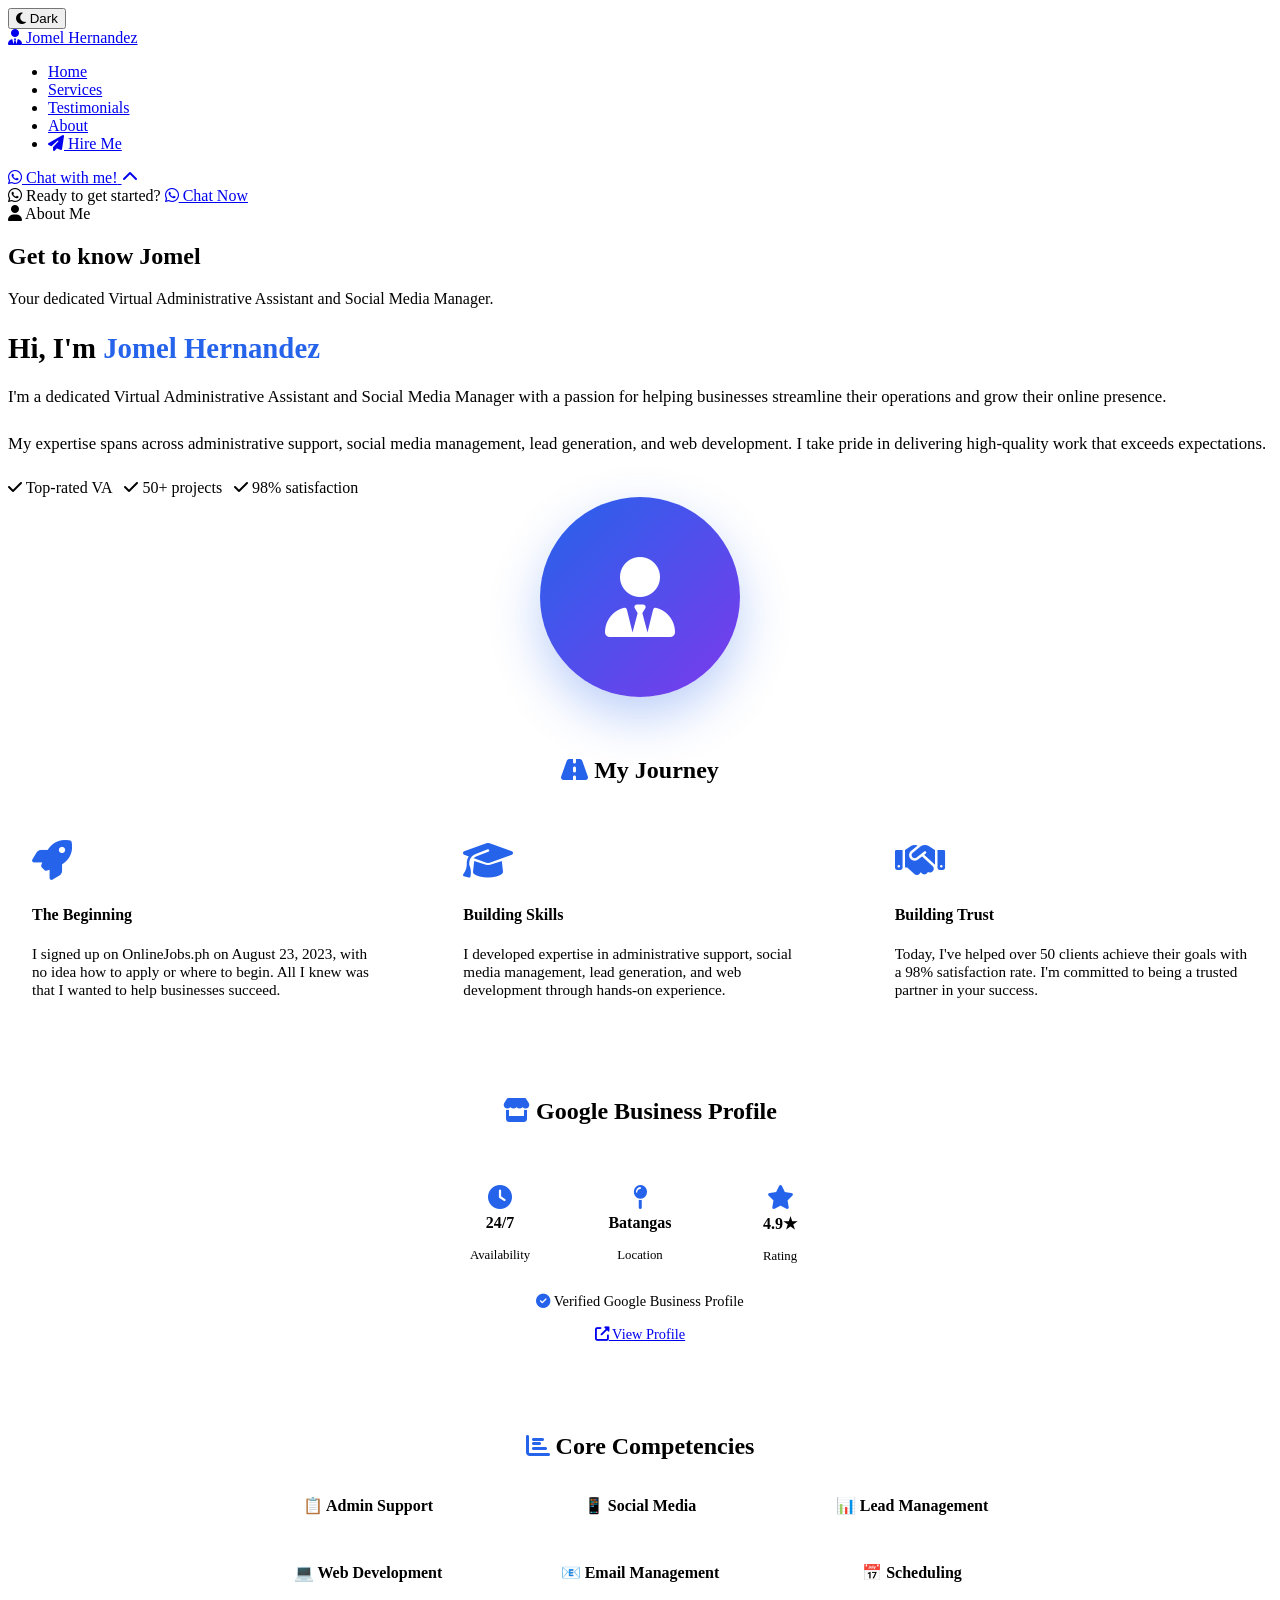
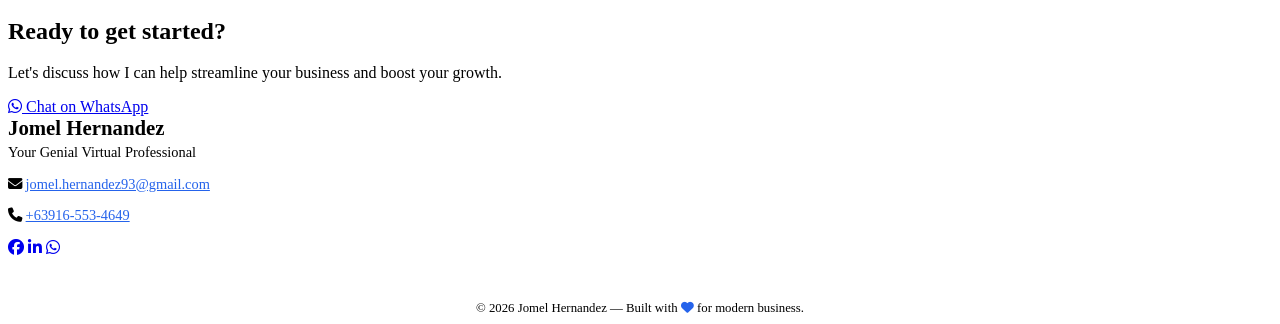
==== about.html @ cb2a097a "Create about.html" ====
<!DOCTYPE html>
<html lang="en">
<head>
  <meta charset="UTF-8">
  <meta name="viewport" content="width=device-width, initial-scale=1.0">
  <title>About | Jomel Hernandez | Virtual Professional</title>
  
  <!-- SEO Meta -->
  <meta name="description" content="Learn about Jomel Hernandez, a dedicated Virtual Administrative Assistant and Social Media Manager. Discover his journey, skills, and how he can help your business.">
  <meta name="keywords" content="about Jomel Hernandez, virtual assistant background, VAA story, administrative assistant, social media manager">
  <meta property="og:title" content="About | Jomel Hernandez | Virtual Professional">
  <meta property="og:type" content="website">
  <meta property="og:url" content="https://yourusername.github.io/about.html">
  <meta property="og:description" content="Learn about Jomel Hernandez and his journey as a Virtual Professional.">
  <meta name="theme-color" content="#0f172a">
  
  <!-- Google Fonts & Icons -->
  <link rel="preconnect" href="https://fonts.googleapis.com">
  <link rel="preconnect" href="https://fonts.gstatic.com" crossorigin>
  <link href="https://fonts.googleapis.com/css2?family=Inter:wght@300;400;500;600;700;800;900&display=swap" rel="stylesheet">
  <link rel="stylesheet" href="https://cdnjs.cloudflare.com/ajax/libs/font-awesome/6.5.0/css/all.min.css">
  
  <!-- Shared Styles -->
  <link rel="stylesheet" href="css/style.css">
</head>
<body>

<!-- ===== DARK MODE TOGGLE ===== -->
<button class="dark-toggle" id="darkToggle" aria-label="Toggle dark mode">
  <i class="fas fa-moon" id="darkIcon"></i>
  <span id="darkLabel">Dark</span>
</button>

<!-- ===== NAVIGATION ===== -->
<nav class="navbar">
  <div class="container nav-flex">
    <a href="index.html" class="logo"><i class="fas fa-user-tie"></i> Jomel Hernandez</a>
    <ul class="nav-links">
      <li><a href="index.html">Home</a></li>
      <li><a href="services.html">Services</a></li>
      <li><a href="testimonials.html">Testimonials</a></li>
      <li><a href="about.html" class="active">About</a></li>
      <li><a href="contact.html" class="btn-small"><i class="fas fa-paper-plane"></i> Hire Me</a></li>
    </ul>
  </div>
</nav>

<!-- ===== WHATSAPP FLOATING BUTTON ===== -->
<a href="https://wa.me/639165534649" target="_blank" class="whatsapp-float" aria-label="Chat on WhatsApp">
  <i class="fab fa-whatsapp"></i>
  <span class="tooltip">Chat with me!</span>
</a>

<!-- ===== BACK TO TOP ===== -->
<a href="#top" class="back-to-top" id="backToTop">
  <i class="fas fa-chevron-up"></i>
</a>

<!-- ===== STICKY CTA BAR ===== -->
<div class="sticky-cta" id="stickyCta">
  <span class="cta-text">
    <i class="fab fa-whatsapp"></i> Ready to get started?
  </span>
  <a href="https://wa.me/639165534649" target="_blank" class="btn-primary btn-whatsapp">
    <i class="fab fa-whatsapp"></i> Chat Now
  </a>
</div>

<!-- ============================================================ -->
<!-- ABOUT HERO -->
<!-- ============================================================ -->
<section id="top" class="page-hero">
  <div class="parallax-bg">
    <div class="shape"></div>
    <div class="shape"></div>
    <div class="shape"></div>
  </div>
  <div class="container text-center section-content">
    <span class="badge"><i class="fas fa-user"></i> About Me</span>
    <h1 class="section-title">Get to know <span>Jomel</span></h1>
    <p class="section-sub" style="max-width: 700px;">Your dedicated Virtual Administrative Assistant and Social Media Manager.</p>
  </div>
</section>

<!-- ============================================================ -->
<!-- ABOUT CONTENT -->
<!-- ============================================================ -->
<section id="about-content" style="padding-top: 0;">
  <div class="container">
    
    <!-- Bio Section -->
    <div class="about-grid fade-in">
      <div>
        <h2 style="font-size: 1.8rem; font-weight: 700; color: var(--text-primary); margin-bottom: 16px;">
          Hi, I'm <span style="color: #2563eb;">Jomel Hernandez</span>
        </h2>
        <p style="color: var(--text-secondary); font-size: 1.05rem; line-height: 1.8;">
          I'm a dedicated Virtual Administrative Assistant and Social Media Manager with a passion for helping businesses streamline their operations and grow their online presence.
        </p>
        <p style="color: var(--text-secondary); font-size: 1.05rem; line-height: 1.8; margin-top: 12px;">
          My expertise spans across administrative support, social media management, lead generation, and web development. I take pride in delivering high-quality work that exceeds expectations.
        </p>
        <div style="display: flex; gap: 12px; flex-wrap: wrap; margin-top: 20px;">
          <span class="badge" style="margin-bottom: 0;"><i class="fas fa-check"></i> Top-rated VA</span>
          <span class="badge" style="margin-bottom: 0;"><i class="fas fa-check"></i> 50+ projects</span>
          <span class="badge" style="margin-bottom: 0;"><i class="fas fa-check"></i> 98% satisfaction</span>
        </div>
      </div>
      <div style="display: flex; justify-content: center; align-items: center;">
        <div style="background: linear-gradient(135deg, #2563eb, #7c3aed); width: 200px; height: 200px; border-radius: 50%; display: flex; align-items: center; justify-content: center; font-size: 5rem; color: white; box-shadow: 0 20px 50px rgba(37, 99, 235, 0.3);">
          <i class="fas fa-user-tie"></i>
        </div>
      </div>
    </div>

    <!-- My Journey -->
    <div class="journey-section fade-in" style="margin-top: 60px;">
      <h3 style="font-size: 1.5rem; font-weight: 700; color: var(--text-primary); text-align: center; margin-bottom: 30px;">
        <i class="fas fa-road" style="color: #2563eb;"></i> My Journey
      </h3>
      <div style="display: grid; grid-template-columns: repeat(auto-fit, minmax(280px, 1fr)); gap: 30px;">
        <div style="background: var(--bg-white); padding: 24px; border-radius: 20px; border: 1px solid var(--border-color);">
          <div style="font-size: 2.5rem; color: #2563eb; margin-bottom: 12px;"><i class="fas fa-rocket"></i></div>
          <h4 style="font-weight: 600; color: var(--text-primary);">The Beginning</h4>
          <p style="color: var(--text-muted); font-size: 0.95rem; margin-top: 8px;">I signed up on OnlineJobs.ph on August 23, 2023, with no idea how to apply or where to begin. All I knew was that I wanted to help businesses succeed.</p>
        </div>
        <div style="background: var(--bg-white); padding: 24px; border-radius: 20px; border: 1px solid var(--border-color);">
          <div style="font-size: 2.5rem; color: #2563eb; margin-bottom: 12px;"><i class="fas fa-graduation-cap"></i></div>
          <h4 style="font-weight: 600; color: var(--text-primary);">Building Skills</h4>
          <p style="color: var(--text-muted); font-size: 0.95rem; margin-top: 8px;">I developed expertise in administrative support, social media management, lead generation, and web development through hands-on experience.</p>
        </div>
        <div style="background: var(--bg-white); padding: 24px; border-radius: 20px; border: 1px solid var(--border-color);">
          <div style="font-size: 2.5rem; color: #2563eb; margin-bottom: 12px;"><i class="fas fa-handshake"></i></div>
          <h4 style="font-weight: 600; color: var(--text-primary);">Building Trust</h4>
          <p style="color: var(--text-muted); font-size: 0.95rem; margin-top: 8px;">Today, I've helped over 50 clients achieve their goals with a 98% satisfaction rate. I'm committed to being a trusted partner in your success.</p>
        </div>
      </div>
    </div>

    <!-- GMB Profile Info -->
    <div class="gmb-section fade-in" style="margin-top: 60px;">
      <h3 style="font-size: 1.5rem; font-weight: 700; color: var(--text-primary); text-align: center; margin-bottom: 30px;">
        <i class="fas fa-store" style="color: #2563eb;"></i> Google Business Profile
      </h3>
      <div style="background: var(--bg-white); border-radius: 24px; padding: 30px; max-width: 700px; margin: 0 auto; border: 1px solid var(--border-color);">
        <div style="display: flex; gap: 20px; flex-wrap: wrap; justify-content: center;">
          <div style="text-align: center; min-width: 120px;">
            <i class="fas fa-clock" style="font-size: 1.5rem; color: #2563eb;"></i>
            <p style="font-weight: 600; color: var(--text-primary); margin-top: 4px;">24/7</p>
            <p style="color: var(--text-muted); font-size: 0.8rem;">Availability</p>
          </div>
          <div style="text-align: center; min-width: 120px;">
            <i class="fas fa-map-pin" style="font-size: 1.5rem; color: #2563eb;"></i>
            <p style="font-weight: 600; color: var(--text-primary); margin-top: 4px;">Batangas</p>
            <p style="color: var(--text-muted); font-size: 0.8rem;">Location</p>
          </div>
          <div style="text-align: center; min-width: 120px;">
            <i class="fas fa-star" style="font-size: 1.5rem; color: #2563eb;"></i>
            <p style="font-weight: 600; color: var(--text-primary); margin-top: 4px;">4.9★</p>
            <p style="color: var(--text-muted); font-size: 0.8rem;">Rating</p>
          </div>
        </div>
        <div style="text-align: center; margin-top: 16px;">
          <p style="color: var(--text-muted); font-size: 0.9rem;">
            <i class="fas fa-check-circle" style="color: #2563eb;"></i> Verified Google Business Profile
          </p>
          <a href="#" target="_blank" class="btn-primary" style="margin-top: 12px; padding: 10px 28px; font-size: 0.9rem;">
            <i class="fas fa-external-link-alt"></i> View Profile
          </a>
        </div>
      </div>
    </div>

    <!-- Skills Summary -->
    <div class="skills-summary fade-in" style="margin-top: 60px;">
      <h3 style="font-size: 1.5rem; font-weight: 700; color: var(--text-primary); text-align: center; margin-bottom: 20px;">
        <i class="fas fa-chart-bar" style="color: #2563eb;"></i> Core Competencies
      </h3>
      <div style="display: grid; grid-template-columns: repeat(auto-fit, minmax(200px, 1fr)); gap: 16px; max-width: 800px; margin: 0 auto;">
        <div style="background: var(--bg-white); padding: 16px 20px; border-radius: 12px; border: 1px solid var(--border-color); text-align: center;">
          <span style="font-weight: 600; color: var(--text-primary);">📋 Admin Support</span>
        </div>
        <div style="background: var(--bg-white); padding: 16px 20px; border-radius: 12px; border: 1px solid var(--border-color); text-align: center;">
          <span style="font-weight: 600; color: var(--text-primary);">📱 Social Media</span>
        </div>
        <div style="background: var(--bg-white); padding: 16px 20px; border-radius: 12px; border: 1px solid var(--border-color); text-align: center;">
          <span style="font-weight: 600; color: var(--text-primary);">📊 Lead Management</span>
        </div>
        <div style="background: var(--bg-white); padding: 16px 20px; border-radius: 12px; border: 1px solid var(--border-color); text-align: center;">
          <span style="font-weight: 600; color: var(--text-primary);">💻 Web Development</span>
        </div>
        <div style="background: var(--bg-white); padding: 16px 20px; border-radius: 12px; border: 1px solid var(--border-color); text-align: center;">
          <span style="font-weight: 600; color: var(--text-primary);">📧 Email Management</span>
        </div>
        <div style="background: var(--bg-white); padding: 16px 20px; border-radius: 12px; border: 1px solid var(--border-color); text-align: center;">
          <span style="font-weight: 600; color: var(--text-primary);">📅 Scheduling</span>
        </div>
      </div>
    </div>

  </div>
</section>

<!-- ============================================================ -->
<!-- CTA SECTION -->
<!-- ============================================================ -->
<section id="contact-cta">
  <div class="container fade-in">
    <div class="cta-box">
      <div>
        <h2>Ready to get started?</h2>
        <p>Let's discuss how I can help streamline your business and boost your growth.</p>
      </div>
      <div>
        <a href="https://wa.me/639165534649" target="_blank" class="btn-primary btn-whatsapp"><i class="fab fa-whatsapp"></i> Chat on WhatsApp</a>
      </div>
    </div>
  </div>
</section>

<!-- ============================================================ -->
<!-- FOOTER -->
<!-- ============================================================ -->
<footer>
  <div class="container footer-flex">
    <div>
      <span style="font-weight: 700; font-size: 1.3rem;">Jomel Hernandez</span>
      <p style="color: var(--text-muted); font-size: 0.9rem; margin-top: 4px;">Your Genial Virtual Professional</p>
      <p style="color: var(--text-muted); font-size: 0.9rem;"><i class="fas fa-envelope"></i> <a href="mailto:jomel.hernandez93@gmail.com" style="color: #2563eb;">jomel.hernandez93@gmail.com</a></p>
      <p style="color: var(--text-muted); font-size: 0.9rem;"><i class="fas fa-phone"></i> <a href="tel:+639165534649" style="color: #2563eb;">+63916-553-4649</a></p>
    </div>
    <div class="footer-social">
      <a href="https://www.facebook.com/jomel.hernandezVA/" target="_blank" aria-label="Facebook"><i class="fab fa-facebook"></i></a>
      <a href="https://www.linkedin.com/in/jomel-hernandez-79330814a/" target="_blank" aria-label="LinkedIn"><i class="fab fa-linkedin-in"></i></a>
      <a href="https://wa.me/639165534649" target="_blank" aria-label="WhatsApp"><i class="fab fa-whatsapp"></i></a>
    </div>
  </div>
  <div class="container" style="border-top: 1px solid var(--border-color); margin-top: 24px; padding-top: 20px; text-align: center; color: var(--text-muted); font-size: 0.8rem;">
    © 2026 Jomel Hernandez — Built with <i class="fas fa-heart" style="color: #2563eb;"></i> for modern business.
  </div>
</footer>

<!-- Shared JavaScript -->
<script src="js/main.js"></script>
</body>
</html>
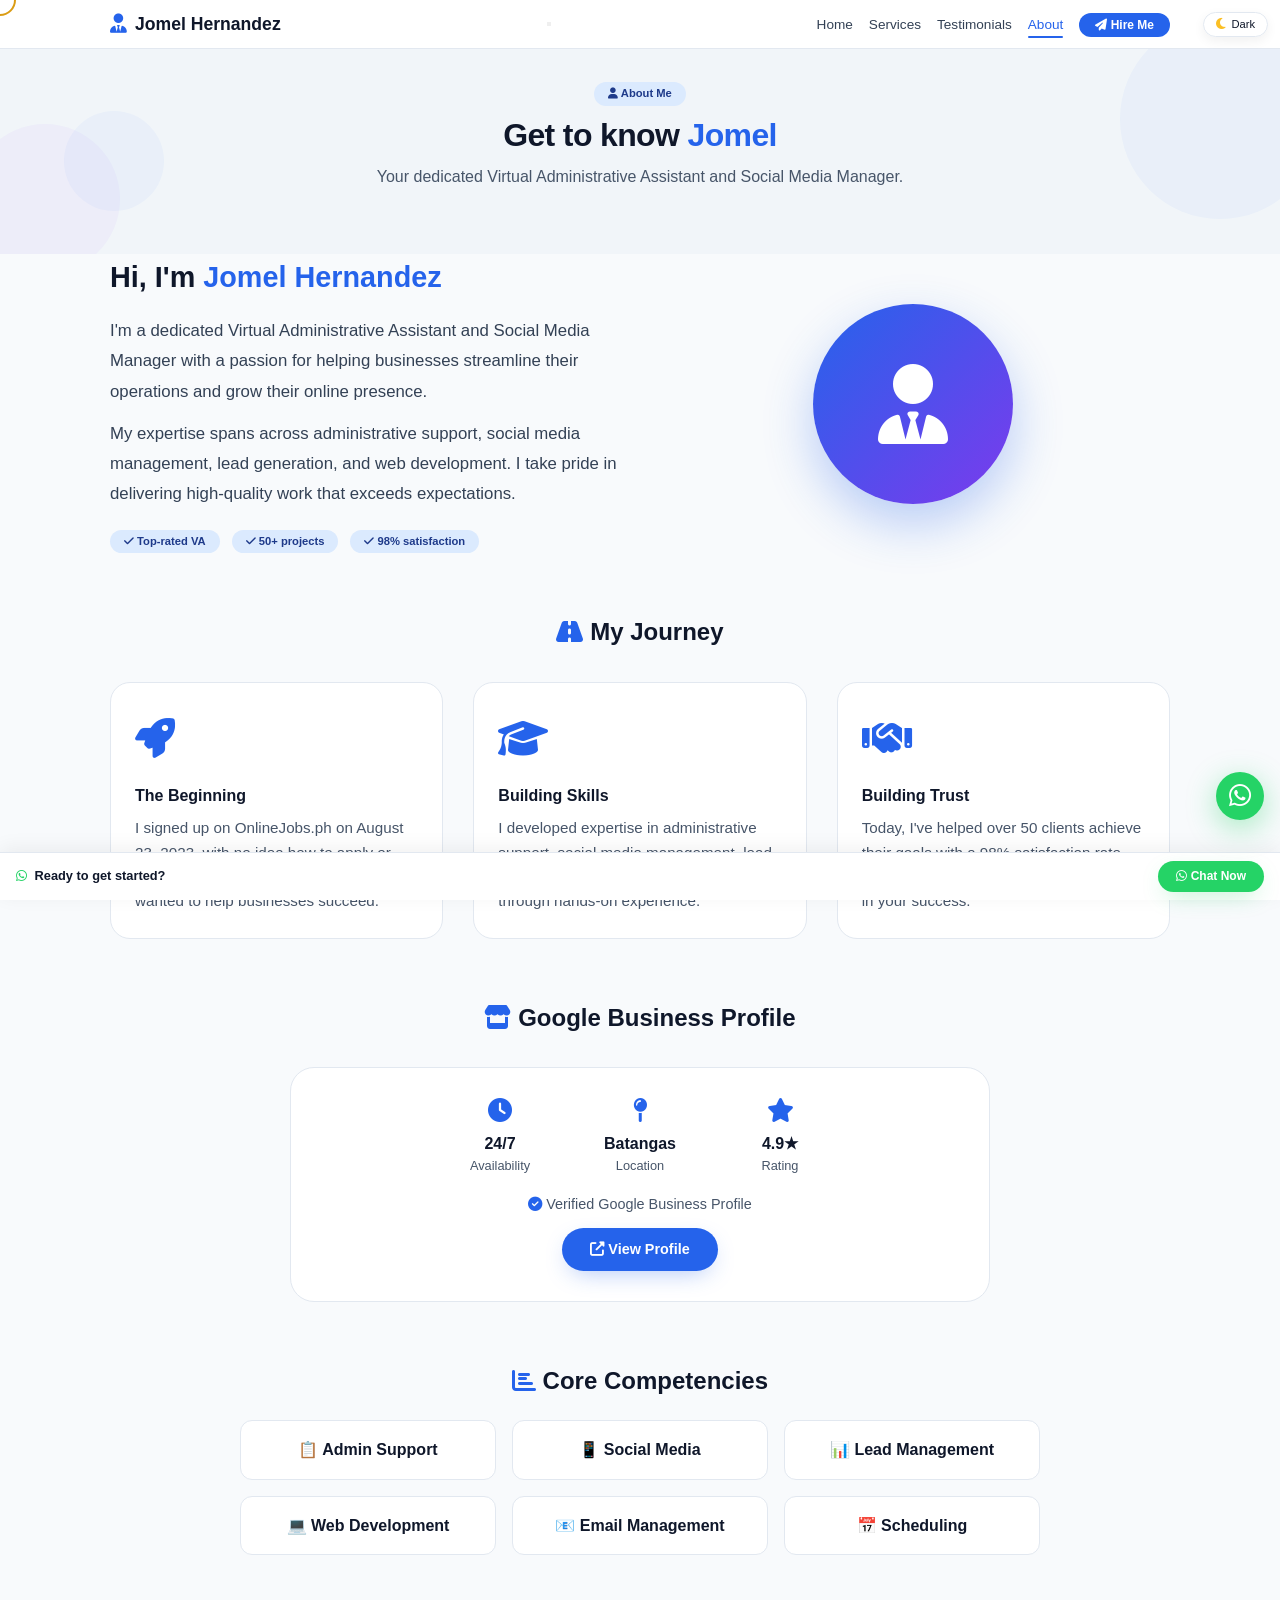
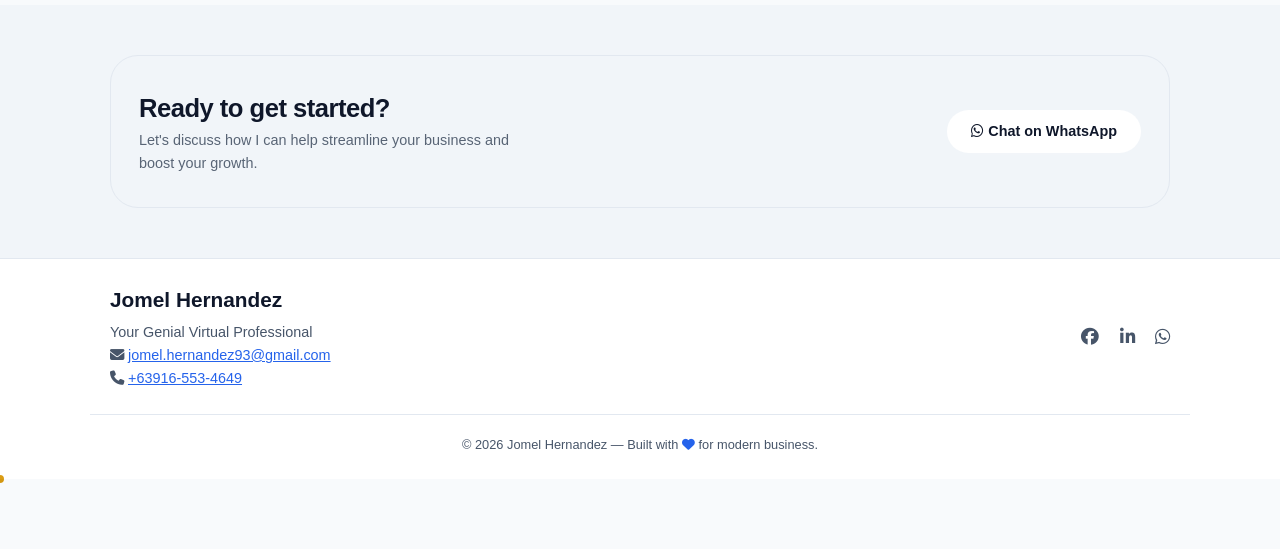
==== commit 5eda8a76: "Update about.html" ====
--- a/about.html
+++ b/about.html
@@ -35,7 +35,10 @@
 <nav class="navbar">
   <div class="container nav-flex">
     <a href="index.html" class="logo"><i class="fas fa-user-tie"></i> Jomel Hernandez</a>
-    <ul class="nav-links">
+    <button class="hamburger" id="hamburger" aria-label="Toggle menu">
+      <span></span><span></span><span></span>
+    </button>
+    <ul class="nav-links" id="navLinks">
       <li><a href="index.html">Home</a></li>
       <li><a href="services.html">Services</a></li>
       <li><a href="testimonials.html">Testimonials</a></li>
--- a/css/style.css
+++ b/css/style.css
@@ -0,0 +1,1101 @@
+/* ===== ROOT VARIABLES ===== */
+:root {
+  --bg-primary: #f8fafc;
+  --bg-secondary: #f1f5f9;
+  --bg-white: #ffffff;
+  --text-primary: #0f172a;
+  --text-secondary: #334155;
+  --text-muted: #475569;
+  --border-color: #e2e8f0;
+  --card-shadow: 0 4px 12px rgba(0,0,0,0.04);
+  --nav-bg: rgba(255,255,255,0.95);
+  --icon-bg: #eff6ff;
+  --badge-bg: #dbeafe;
+  --badge-text: #1e3a8a;
+  --whatsapp: #25D366;
+  --cursor-color: #2563eb;
+  --transition: 0.3s ease;
+}
+
+[data-theme="dark"] {
+  --bg-primary: #0f172a;
+  --bg-secondary: #1e293b;
+  --bg-white: #1e293b;
+  --text-primary: #f1f5f9;
+  --text-secondary: #cbd5e1;
+  --text-muted: #94a3b8;
+  --border-color: #334155;
+  --card-shadow: 0 4px 12px rgba(0,0,0,0.3);
+  --nav-bg: rgba(15,23,42,0.95);
+  --icon-bg: #1e293b;
+  --badge-bg: #1e3a8a;
+  --badge-text: #dbeafe;
+  --cursor-color: #60a5fa;
+}
+
+/* ===== CUSTOM CURSOR ===== */
+* {
+  cursor: none;
+}
+.cursor-dot {
+  width: 8px;
+  height: 8px;
+  background: var(--cursor-color);
+  border-radius: 50%;
+  position: fixed;
+  pointer-events: none;
+  z-index: 10000;
+  transition: transform 0.1s ease, width 0.2s, height 0.2s;
+  transform: translate(-50%, -50%);
+  mix-blend-mode: difference;
+}
+.cursor-ring {
+  width: 32px;
+  height: 32px;
+  border: 2px solid var(--cursor-color);
+  border-radius: 50%;
+  position: fixed;
+  pointer-events: none;
+  z-index: 9999;
+  transition: transform 0.2s ease, width 0.3s, height 0.3s, border-color 0.3s;
+  transform: translate(-50%, -50%);
+  mix-blend-mode: difference;
+}
+.cursor-ring.hover {
+  width: 50px;
+  height: 50px;
+  border-color: var(--cursor-color);
+  background: rgba(37,99,235,0.08);
+}
+@media (max-width: 768px) {
+  * { cursor: auto; }
+  .cursor-dot, .cursor-ring { display: none; }
+}
+
+/* ===== RESET & BASE ===== */
+* {
+  margin: 0;
+  padding: 0;
+  box-sizing: border-box;
+}
+html {
+  scroll-behavior: smooth;
+}
+body {
+  font-family: 'Inter', sans-serif;
+  background: var(--bg-primary);
+  color: var(--text-primary);
+  line-height: 1.6;
+  overflow-x: hidden;
+  transition: background 0.4s ease, color 0.4s ease;
+  padding-bottom: 70px; /* Space for sticky CTA */
+}
+.container {
+  max-width: 1100px;
+  margin: 0 auto;
+  padding: 0 20px;
+}
+section {
+  padding: 50px 0;
+  /* REMOVED min-height: 100vh - no more huge gaps! */
+  position: relative;
+  overflow: hidden;
+  background: var(--bg-primary);
+  transition: background 0.4s ease;
+}
+section:nth-child(even) {
+  background: var(--bg-secondary);
+}
+section:nth-child(odd) {
+  background: var(--bg-primary);
+}
+
+/* ===== NAVIGATION (FIXED - VISIBLE ON ALL PAGES) ===== */
+.navbar {
+  position: sticky;
+  top: 0;
+  z-index: 100;
+  background: var(--nav-bg);
+  backdrop-filter: blur(12px);
+  border-bottom: 1px solid var(--border-color);
+  padding: 10px 0;
+  transition: background 0.4s, border-color 0.4s;
+  display: block;
+  width: 100%;
+}
+.nav-flex {
+  display: flex;
+  align-items: center;
+  justify-content: space-between;
+  flex-wrap: wrap;
+  gap: 10px;
+}
+.logo {
+  font-weight: 700;
+  font-size: 1.1rem;
+  color: var(--text-primary);
+  text-decoration: none;
+  display: flex;
+  align-items: center;
+  gap: 8px;
+}
+.logo i {
+  color: #2563eb;
+  font-size: 1.2rem;
+}
+.nav-links {
+  list-style: none;
+  display: flex;
+  gap: 16px;
+  align-items: center;
+  flex-wrap: wrap;
+  margin: 0;
+  padding: 0;
+}
+.nav-links li {
+  display: inline-block;
+}
+.nav-links a {
+  text-decoration: none;
+  color: var(--text-secondary);
+  font-weight: 500;
+  font-size: 0.85rem;
+  transition: 0.2s;
+  padding: 4px 0;
+  position: relative;
+}
+.nav-links a:hover,
+.nav-links a.active {
+  color: #2563eb;
+}
+.nav-links a.active::after {
+  content: '';
+  position: absolute;
+  bottom: -2px;
+  left: 0;
+  right: 0;
+  height: 2px;
+  background: #2563eb;
+  border-radius: 2px;
+}
+.nav-links .btn-small {
+  background: #2563eb;
+  color: #fff !important;
+  padding: 5px 16px;
+  border-radius: 50px;
+  font-weight: 600;
+  font-size: 0.75rem;
+}
+.nav-links .btn-small:hover {
+  background: #1d4ed8;
+  color: #fff !important;
+}
+.nav-links .btn-small.active {
+  background: #1d4ed8;
+  color: #fff !important;
+}
+.nav-links .btn-small.active::after {
+  display: none;
+}
+@media (max-width: 700px) {
+  .nav-flex {
+    flex-direction: column;
+    gap: 8px;
+  }
+  .nav-links {
+    justify-content: center;
+    gap: 12px;
+  }
+  .nav-links a {
+    font-size: 0.75rem;
+  }
+  .logo {
+    font-size: 1rem;
+  }
+}
+
+/* ===== DARK MODE TOGGLE ===== */
+.dark-toggle {
+  position: fixed;
+  top: 12px;
+  right: 12px;
+  z-index: 1000;
+  background: var(--nav-bg);
+  border: 1px solid var(--border-color);
+  border-radius: 50px;
+  padding: 5px 12px;
+  display: flex;
+  align-items: center;
+  gap: 5px;
+  cursor: pointer;
+  transition: all 0.3s ease;
+  backdrop-filter: blur(12px);
+  box-shadow: 0 4px 12px rgba(0,0,0,0.06);
+  color: var(--text-primary);
+  font-size: 0.7rem;
+  font-weight: 500;
+}
+.dark-toggle:hover {
+  transform: scale(1.04);
+}
+.dark-toggle i {
+  font-size: 0.8rem;
+  transition: 0.3s;
+}
+.dark-toggle .fa-moon { color: #fbbf24; }
+.dark-toggle .fa-sun { color: #f59e0b; }
+
+/* ===== FLOATING NAVIGATION ===== */
+.floating-nav {
+  position: fixed;
+  right: 12px;
+  top: 50%;
+  transform: translateY(-50%);
+  z-index: 999;
+  display: flex;
+  flex-direction: column;
+  gap: 10px;
+  background: var(--nav-bg);
+  backdrop-filter: blur(12px);
+  padding: 12px 8px;
+  border-radius: 30px;
+  box-shadow: 0 8px 32px rgba(0,0,0,0.08);
+  border: 1px solid var(--border-color);
+  transition: background 0.4s, border-color 0.4s;
+}
+.floating-nav a {
+  display: block;
+  width: 10px;
+  height: 10px;
+  border-radius: 50%;
+  background: var(--border-color);
+  transition: all 0.3s ease;
+  text-decoration: none;
+  position: relative;
+}
+.floating-nav a:hover,
+.floating-nav a.active {
+  background: #2563eb;
+  transform: scale(1.3);
+}
+.floating-nav a .tooltip {
+  position: absolute;
+  right: 20px;
+  top: 50%;
+  transform: translateY(-50%);
+  background: var(--text-primary);
+  color: var(--bg-primary);
+  padding: 2px 8px;
+  border-radius: 4px;
+  font-size: 0.6rem;
+  font-weight: 500;
+  white-space: nowrap;
+  opacity: 0;
+  pointer-events: none;
+  transition: opacity 0.3s ease;
+}
+.floating-nav a:hover .tooltip {
+  opacity: 1;
+}
+@media (max-width: 700px) {
+  .floating-nav {
+    display: none;
+  }
+}
+
+/* ===== WHATSAPP FLOATING BUTTON ===== */
+.whatsapp-float {
+  position: fixed;
+  bottom: 80px;
+  right: 16px;
+  z-index: 999;
+  background: #25D366;
+  color: #fff;
+  width: 48px;
+  height: 48px;
+  border-radius: 50%;
+  display: flex;
+  align-items: center;
+  justify-content: center;
+  font-size: 1.6rem;
+  text-decoration: none;
+  box-shadow: 0 8px 30px rgba(37, 211, 102, 0.4);
+  transition: all 0.3s ease;
+  animation: pulse 2s infinite;
+}
+.whatsapp-float:hover {
+  transform: scale(1.1) translateY(-4px);
+  box-shadow: 0 14px 40px rgba(37, 211, 102, 0.5);
+}
+.whatsapp-float .tooltip {
+  position: absolute;
+  right: 56px;
+  background: var(--text-primary);
+  color: var(--bg-primary);
+  padding: 4px 10px;
+  border-radius: 6px;
+  font-size: 0.7rem;
+  font-weight: 500;
+  white-space: nowrap;
+  opacity: 0;
+  pointer-events: none;
+  transition: opacity 0.3s ease;
+}
+.whatsapp-float:hover .tooltip {
+  opacity: 1;
+}
+@keyframes pulse {
+  0%, 100% { box-shadow: 0 8px 30px rgba(37, 211, 102, 0.4); }
+  50% { box-shadow: 0 8px 50px rgba(37, 211, 102, 0.6); }
+}
+
+/* ===== BACK TO TOP ===== */
+.back-to-top {
+  position: fixed;
+  bottom: 80px;
+  right: 72px;
+  z-index: 999;
+  background: #2563eb;
+  color: #fff;
+  width: 38px;
+  height: 38px;
+  border-radius: 50%;
+  display: flex;
+  align-items: center;
+  justify-content: center;
+  font-size: 0.9rem;
+  text-decoration: none;
+  box-shadow: 0 8px 24px rgba(37, 99, 235, 0.35);
+  transition: all 0.3s ease;
+  opacity: 0;
+  transform: translateY(20px);
+  pointer-events: none;
+}
+.back-to-top.visible {
+  opacity: 1;
+  transform: translateY(0);
+  pointer-events: auto;
+}
+.back-to-top:hover {
+  background: #1d4ed8;
+  transform: translateY(-4px);
+}
+@media (max-width: 700px) {
+  .back-to-top {
+    right: 16px;
+    bottom: 76px;
+    width: 34px;
+    height: 34px;
+    font-size: 0.8rem;
+  }
+}
+
+/* ===== STICKY CTA BAR ===== */
+.sticky-cta {
+  position: fixed;
+  bottom: 0;
+  left: 0;
+  right: 0;
+  z-index: 998;
+  background: var(--bg-white);
+  border-top: 1px solid var(--border-color);
+  padding: 8px 16px;
+  display: flex;
+  align-items: center;
+  justify-content: space-between;
+  flex-wrap: wrap;
+  gap: 8px;
+  transition: all 0.4s ease;
+  box-shadow: 0 -4px 20px rgba(0,0,0,0.06);
+  backdrop-filter: blur(12px);
+}
+.sticky-cta .cta-text {
+  font-weight: 600;
+  font-size: 0.8rem;
+  color: var(--text-primary);
+}
+.sticky-cta .cta-text i {
+  color: #25D366;
+  margin-right: 4px;
+}
+.sticky-cta .btn-primary {
+  padding: 6px 18px;
+  font-size: 0.75rem;
+}
+@media (max-width: 600px) {
+  .sticky-cta {
+    justify-content: center;
+    padding: 6px 12px;
+    gap: 4px;
+  }
+  .sticky-cta .cta-text {
+    font-size: 0.7rem;
+  }
+  .sticky-cta .btn-primary {
+    padding: 4px 14px;
+    font-size: 0.7rem;
+  }
+}
+
+/* ===== BUTTONS ===== */
+.btn-primary {
+  display: inline-block;
+  background: #2563eb;
+  color: #fff;
+  font-weight: 600;
+  padding: 10px 24px;
+  border-radius: 50px;
+  transition: all 0.3s ease;
+  border: none;
+  cursor: pointer;
+  font-size: 0.9rem;
+  text-decoration: none;
+  box-shadow: 0 8px 24px -8px rgba(37, 99, 235, 0.4);
+}
+.btn-primary:hover {
+  background: #1d4ed8;
+  transform: translateY(-3px);
+  box-shadow: 0 14px 32px -8px rgba(37, 99, 235, 0.5);
+}
+.btn-outline {
+  background: transparent;
+  color: var(--text-primary);
+  border: 2px solid var(--border-color);
+  box-shadow: none;
+}
+.btn-outline:hover {
+  background: var(--bg-secondary);
+  border-color: #94a3b8;
+}
+.btn-whatsapp {
+  background: #25D366;
+  box-shadow: 0 8px 24px -8px rgba(37, 211, 102, 0.4);
+}
+.btn-whatsapp:hover {
+  background: #1da851;
+  box-shadow: 0 14px 32px -8px rgba(37, 211, 102, 0.5);
+}
+
+/* ===== PARALLAX LAYERS ===== */
+.parallax-bg {
+  position: absolute;
+  top: 0;
+  left: 0;
+  width: 100%;
+  height: 100%;
+  z-index: 0;
+  pointer-events: none;
+  overflow: hidden;
+}
+.parallax-bg .shape {
+  position: absolute;
+  border-radius: 50%;
+  opacity: 0.04;
+  transition: background 0.4s;
+}
+[data-theme="dark"] .parallax-bg .shape {
+  opacity: 0.08;
+}
+.parallax-bg .shape:nth-child(1) {
+  width: 200px;
+  height: 200px;
+  background: #2563eb;
+  top: -30px;
+  right: -40px;
+  animation: float 8s ease-in-out infinite;
+}
+.parallax-bg .shape:nth-child(2) {
+  width: 150px;
+  height: 150px;
+  background: #7c3aed;
+  bottom: -20px;
+  left: -30px;
+  animation: float 6s ease-in-out infinite reverse;
+}
+.parallax-bg .shape:nth-child(3) {
+  width: 100px;
+  height: 100px;
+  background: #2563eb;
+  top: 30%;
+  left: 5%;
+  animation: float 10s ease-in-out infinite 2s;
+}
+@keyframes float {
+  0%, 100% { transform: translate(0, 0) scale(1); }
+  50% { transform: translate(10px, -15px) scale(1.05); }
+}
+
+/* ===== HERO ===== */
+.hero-section {
+  background: linear-gradient(145deg, var(--bg-primary) 0%, var(--bg-secondary) 100%);
+  padding: 30px 0 50px;
+  transition: background 0.4s;
+}
+.hero-grid {
+  display: grid;
+  grid-template-columns: 1fr 1fr;
+  gap: 30px;
+  align-items: center;
+}
+.hero h1 {
+  font-size: 2.8rem;
+  font-weight: 900;
+  line-height: 1.1;
+  letter-spacing: -0.03em;
+  margin-bottom: 12px;
+  color: var(--text-primary);
+}
+.hero h1 span {
+  background: linear-gradient(135deg, #2563eb, #7c3aed);
+  -webkit-background-clip: text;
+  -webkit-text-fill-color: transparent;
+}
+.hero p {
+  font-size: 1rem;
+  color: var(--text-secondary);
+  margin-bottom: 20px;
+  max-width: 480px;
+}
+.hero-stats {
+  display: flex;
+  gap: 24px;
+  margin-top: 20px;
+}
+.stat-number {
+  font-size: 1.6rem;
+  font-weight: 700;
+  color: var(--text-primary);
+}
+.stat-label {
+  color: var(--text-muted);
+  font-size: 0.8rem;
+}
+.hero-icons {
+  display: flex;
+  flex-wrap: wrap;
+  justify-content: center;
+  gap: 10px;
+}
+.hero-icons .icon-box {
+  width: 50px;
+  height: 50px;
+  background: var(--bg-white);
+  border-radius: 14px;
+  display: flex;
+  align-items: center;
+  justify-content: center;
+  font-size: 1.4rem;
+  color: #2563eb;
+  box-shadow: var(--card-shadow);
+  transition: 0.3s;
+  border: 1px solid var(--border-color);
+}
+.hero-icons .icon-box:hover {
+  transform: translateY(-4px) scale(1.04);
+  box-shadow: 0 12px 30px rgba(0,0,0,0.08);
+}
+.badge {
+  background: var(--badge-bg);
+  color: var(--badge-text);
+  padding: 3px 14px;
+  border-radius: 40px;
+  font-size: 0.7rem;
+  font-weight: 600;
+  display: inline-block;
+  margin-bottom: 10px;
+  transition: background 0.4s, color 0.4s;
+}
+@media (max-width: 992px) {
+  .hero-grid {
+    grid-template-columns: 1fr;
+    text-align: center;
+  }
+  .hero p {
+    margin-left: auto;
+    margin-right: auto;
+  }
+  .hero-stats {
+    justify-content: center;
+  }
+}
+@media (max-width: 700px) {
+  .hero h1 {
+    font-size: 2rem;
+  }
+  .hero-icons .icon-box {
+    width: 42px;
+    height: 42px;
+    font-size: 1.1rem;
+  }
+  .hero-stats {
+    gap: 16px;
+  }
+  .stat-number {
+    font-size: 1.3rem;
+  }
+  section {
+    padding: 30px 0;
+  }
+}
+
+/* ===== SECTION TITLES ===== */
+.section-title {
+  font-size: 2rem;
+  font-weight: 700;
+  letter-spacing: -0.02em;
+  line-height: 1.2;
+  margin-bottom: 10px;
+  color: var(--text-primary);
+}
+.section-title span {
+  color: #2563eb;
+}
+.section-sub {
+  font-size: 1rem;
+  color: var(--text-muted);
+  max-width: 600px;
+  margin: 0 auto 24px;
+}
+.text-center {
+  text-align: center;
+}
+
+/* ===== CARDS ===== */
+.features-grid {
+  display: grid;
+  grid-template-columns: repeat(3, 1fr);
+  gap: 20px;
+}
+.card {
+  background: var(--bg-white);
+  padding: 20px 18px;
+  border-radius: 18px;
+  border: 1px solid var(--border-color);
+  transition: all 0.3s ease;
+  box-shadow: var(--card-shadow);
+  cursor: default;
+}
+.card:hover {
+  transform: translateY(-4px);
+  border-color: #dbeafe;
+  box-shadow: 0 12px 28px -10px rgba(37, 99, 235, 0.1);
+}
+.card i {
+  font-size: 1.6rem;
+  color: #2563eb;
+  background: var(--icon-bg);
+  padding: 8px;
+  border-radius: 12px;
+  margin-bottom: 10px;
+  transition: background 0.4s;
+}
+.card h3 {
+  font-size: 1.05rem;
+  font-weight: 600;
+  margin-bottom: 4px;
+  color: var(--text-primary);
+}
+.card p {
+  color: var(--text-muted);
+  font-size: 0.85rem;
+}
+@media (max-width: 992px) {
+  .features-grid {
+    grid-template-columns: repeat(2, 1fr);
+  }
+}
+@media (max-width: 700px) {
+  .features-grid {
+    grid-template-columns: 1fr;
+  }
+}
+
+/* ===== SKILLS PROGRESS BARS ===== */
+.skills-grid {
+  display: grid;
+  grid-template-columns: 1fr 1fr;
+  gap: 18px 30px;
+  max-width: 800px;
+  margin: 0 auto;
+}
+.skill-item {
+  display: flex;
+  flex-direction: column;
+  gap: 3px;
+}
+.skill-item .skill-label {
+  display: flex;
+  justify-content: space-between;
+  font-weight: 500;
+  font-size: 0.85rem;
+  color: var(--text-primary);
+}
+.skill-item .skill-bar {
+  width: 100%;
+  height: 5px;
+  background: var(--border-color);
+  border-radius: 10px;
+  overflow: hidden;
+  transition: background 0.4s;
+}
+.skill-item .skill-bar .fill {
+  height: 100%;
+  border-radius: 10px;
+  background: linear-gradient(90deg, #2563eb, #7c3aed);
+  transition: width 1.2s ease;
+  width: 0;
+}
+.skill-item .skill-bar .fill.animated {
+  width: var(--target);
+}
+@media (max-width: 700px) {
+  .skills-grid {
+    grid-template-columns: 1fr;
+    gap: 14px;
+  }
+}
+
+/* ===== SERVICE CARDS ===== */
+.service-grid {
+  display: grid;
+  grid-template-columns: repeat(3, 1fr);
+  gap: 20px;
+}
+.service-card {
+  background: var(--bg-white);
+  border-radius: 18px;
+  overflow: hidden;
+  border: 1px solid var(--border-color);
+  transition: 0.3s;
+  box-shadow: var(--card-shadow);
+}
+.service-card:hover {
+  transform: translateY(-4px);
+  box-shadow: 0 12px 28px -10px rgba(0,0,0,0.08);
+}
+.service-card .icon-top {
+  padding: 20px 16px 0;
+  text-align: center;
+}
+.service-card .icon-top i {
+  font-size: 2.2rem;
+  color: #2563eb;
+  background: var(--icon-bg);
+  padding: 14px;
+  border-radius: 14px;
+  transition: background 0.4s;
+}
+.service-card .content {
+  padding: 10px 16px 16px;
+  text-align: center;
+}
+.service-card h4 {
+  font-size: 1rem;
+  font-weight: 600;
+  margin-bottom: 4px;
+  color: var(--text-primary);
+}
+.service-card .preview-text {
+  color: var(--text-muted);
+  font-size: 0.85rem;
+}
+.service-card .fold-toggle {
+  background: none;
+  border: none;
+  color: #2563eb;
+  font-weight: 600;
+  cursor: pointer;
+  padding: 4px 12px;
+  border-radius: 30px;
+  transition: 0.3s;
+  font-size: 0.75rem;
+  display: inline-flex;
+  align-items: center;
+  gap: 4px;
+  background: var(--icon-bg);
+  margin-top: 4px;
+}
+.service-card .fold-toggle:hover {
+  background: var(--badge-bg);
+}
+.service-card .fold-toggle i {
+  transition: 0.3s;
+  font-size: 0.7rem;
+  background: none;
+  padding: 0;
+  color: #2563eb;
+}
+.service-card .fold-toggle.open i {
+  transform: rotate(180deg);
+}
+.service-card .fold-content {
+  max-height: 0;
+  overflow: hidden;
+  transition: max-height 0.5s ease, opacity 0.4s ease, padding 0.3s ease;
+  opacity: 0;
+  padding: 0 16px;
+}
+.service-card .fold-content.open {
+  max-height: 400px;
+  opacity: 1;
+  padding: 0 16px 16px;
+}
+.service-card .fold-content ul {
+  list-style: none;
+  padding: 0;
+  text-align: left;
+}
+.service-card .fold-content ul li {
+  padding: 3px 0;
+  font-size: 0.8rem;
+  color: var(--text-muted);
+  display: flex;
+  align-items: center;
+  gap: 6px;
+}
+.service-card .fold-content ul li i {
+  color: #2563eb;
+  font-size: 0.7rem;
+  background: none;
+  padding: 0;
+}
+@media (max-width: 992px) {
+  .service-grid {
+    grid-template-columns: repeat(2, 1fr);
+  }
+}
+@media (max-width: 700px) {
+  .service-grid {
+    grid-template-columns: 1fr;
+  }
+}
+
+/* ===== TESTIMONIALS ===== */
+.testimonial-card {
+  background: var(--bg-white);
+  border-radius: 18px;
+  padding: 20px 24px;
+  border-left: 4px solid #2563eb;
+  box-shadow: var(--card-shadow);
+  margin-bottom: 14px;
+  max-width: 800px;
+  margin-left: auto;
+  margin-right: auto;
+  border: 1px solid var(--border-color);
+  border-left-width: 4px;
+}
+.testimonial-card i {
+  color: #2563eb;
+  font-size: 1.1rem;
+  margin-right: 4px;
+}
+.testimonial-card p {
+  font-size: 0.95rem;
+  font-style: italic;
+  margin: 4px 0;
+  color: var(--text-primary);
+}
+.testimonial-card .author {
+  font-weight: 600;
+  font-style: normal;
+  margin-top: 4px;
+  color: var(--text-secondary);
+  font-size: 0.85rem;
+}
+.testimonial-card .stars {
+  color: #f59e0b;
+  letter-spacing: 2px;
+  font-size: 0.85rem;
+}
+
+/* ===== PAGE HERO (for subpages) ===== */
+.page-hero {
+  padding: 30px 0 40px;
+  background: linear-gradient(145deg, var(--bg-primary) 0%, var(--bg-secondary) 100%);
+  transition: background 0.4s;
+}
+
+/* ===== ABOUT PAGE ===== */
+.about-grid {
+  display: grid;
+  grid-template-columns: 1fr 1fr;
+  gap: 30px;
+  align-items: center;
+}
+@media (max-width: 700px) {
+  .about-grid {
+    grid-template-columns: 1fr;
+    text-align: center;
+  }
+}
+
+/* ===== CTA BOX ===== */
+.cta-box {
+  background: var(--bg-secondary);
+  border: 1px solid var(--border-color);
+  border-radius: 28px;
+  padding: 32px 28px;
+  display: flex;
+  flex-wrap: wrap;
+  align-items: center;
+  justify-content: space-between;
+  gap: 20px;
+  transition: background 0.4s, border-color 0.4s;
+}
+.cta-box h2 {
+  font-size: 1.6rem;
+  font-weight: 600;
+  letter-spacing: -0.02em;
+  color: var(--text-primary);
+}
+.cta-box p {
+  opacity: 0.8;
+  max-width: 400px;
+  color: var(--text-secondary);
+  font-size: 0.9rem;
+}
+.cta-box .btn-primary {
+  background: white;
+  color: #0f172a;
+  box-shadow: 0 8px 24px rgba(255,255,255,0.1);
+}
+.cta-box .btn-primary:hover {
+  background: #e2e8f0;
+  transform: scale(1.02);
+}
+[data-theme="dark"] .cta-box .btn-primary {
+  background: #2563eb;
+  color: #fff;
+}
+[data-theme="dark"] .cta-box .btn-primary:hover {
+  background: #1d4ed8;
+}
+@media (max-width: 700px) {
+  .cta-box {
+    flex-direction: column;
+    text-align: center;
+    padding: 24px 18px;
+    border-radius: 20px;
+  }
+  .cta-box h2 {
+    font-size: 1.3rem;
+  }
+}
+
+/* ===== CONTACT PAGE ===== */
+.contact-card {
+  transition: 0.3s;
+}
+.contact-card:hover {
+  transform: translateY(-4px);
+}
+.whatsapp-card {
+  transition: 0.3s;
+}
+.whatsapp-card:hover {
+  transform: scale(1.01);
+}
+
+/* ===== FAQ ACCORDION ===== */
+.faq-grid {
+  max-width: 800px;
+  margin: 0 auto;
+  display: flex;
+  flex-direction: column;
+  gap: 8px;
+}
+.faq-item {
+  background: var(--bg-white);
+  border-radius: 12px;
+  border: 1px solid var(--border-color);
+  overflow: hidden;
+  transition: 0.3s;
+}
+.faq-item:hover {
+  border-color: #2563eb;
+}
+.faq-question {
+  width: 100%;
+  padding: 12px 16px;
+  background: none;
+  border: none;
+  font-size: 0.9rem;
+  font-weight: 600;
+  color: var(--text-primary);
+  cursor: pointer;
+  display: flex;
+  justify-content: space-between;
+  align-items: center;
+  gap: 10px;
+  text-align: left;
+  font-family: inherit;
+  transition: 0.3s;
+}
+.faq-question:hover {
+  color: #2563eb;
+}
+.faq-question i {
+  font-size: 0.9rem;
+  color: #2563eb;
+  transition: 0.3s;
+  flex-shrink: 0;
+}
+.faq-question.open i {
+  transform: rotate(180deg);
+}
+.faq-answer {
+  max-height: 0;
+  overflow: hidden;
+  transition: max-height 0.4s ease, padding 0.3s ease;
+  padding: 0 16px;
+  color: var(--text-muted);
+  font-size: 0.85rem;
+}
+.faq-answer.open {
+  max-height: 300px;
+  padding: 0 16px 14px;
+}
+
+/* ===== FOOTER ===== */
+footer {
+  background: var(--bg-white);
+  border-top: 1px solid var(--border-color);
+  padding: 24px 0;
+  transition: background 0.4s, border-color 0.4s;
+}
+.footer-flex {
+  display: flex;
+  flex-wrap: wrap;
+  justify-content: space-between;
+  align-items: center;
+}
+.footer-social a {
+  color: var(--text-muted);
+  margin-left: 16px;
+  font-size: 1.1rem;
+  transition: 0.2s;
+}
+.footer-social a:hover {
+  color: #2563eb;
+}
+@media (max-width: 700px) {
+  .footer-flex {
+    flex-direction: column;
+    gap: 12px;
+    text-align: center;
+  }
+  .footer-social a {
+    margin: 0 8px;
+  }
+}
+
+/* ===== SCROLL ANIMATION ===== */
+.fade-in {
+  opacity: 0;
+  transform: translateY(20px);
+  transition: all 0.6s ease;
+}
+.fade-in.visible {
+  opacity: 1;
+  transform: translateY(0);
+}
